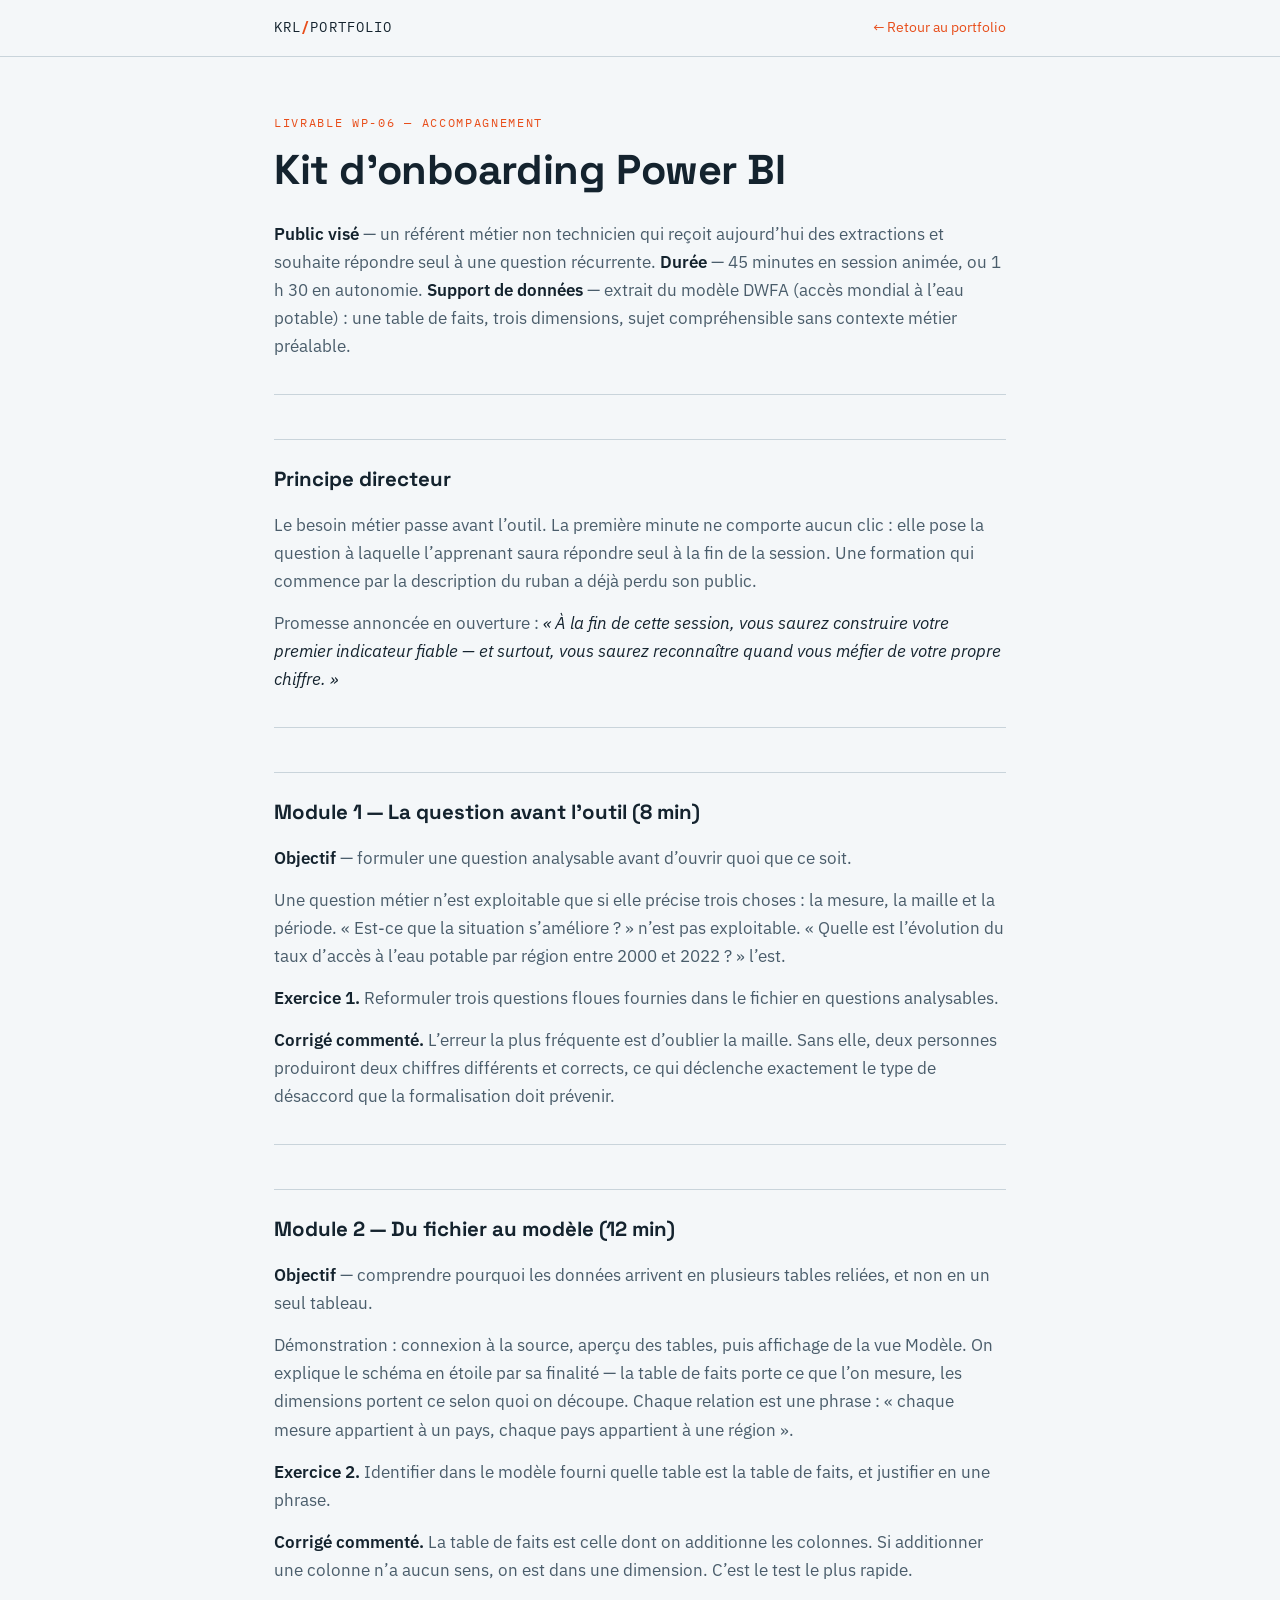
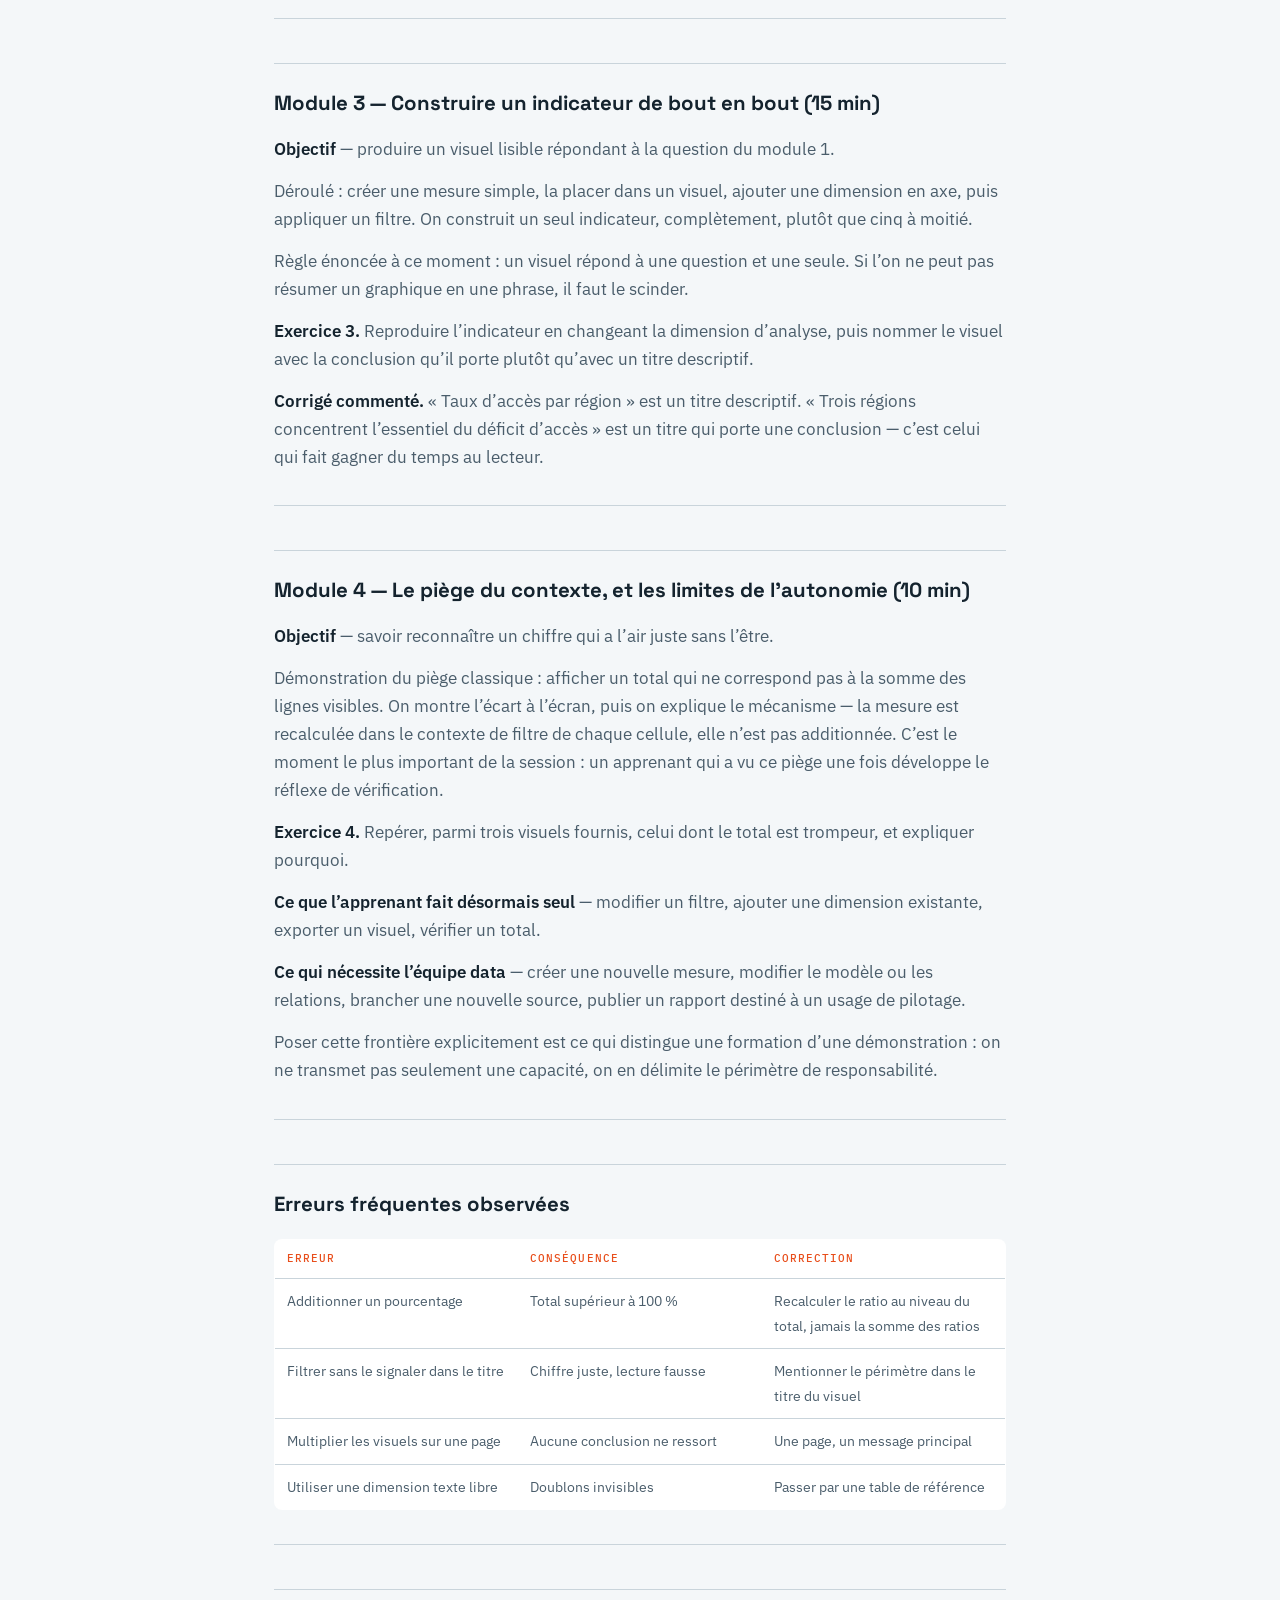
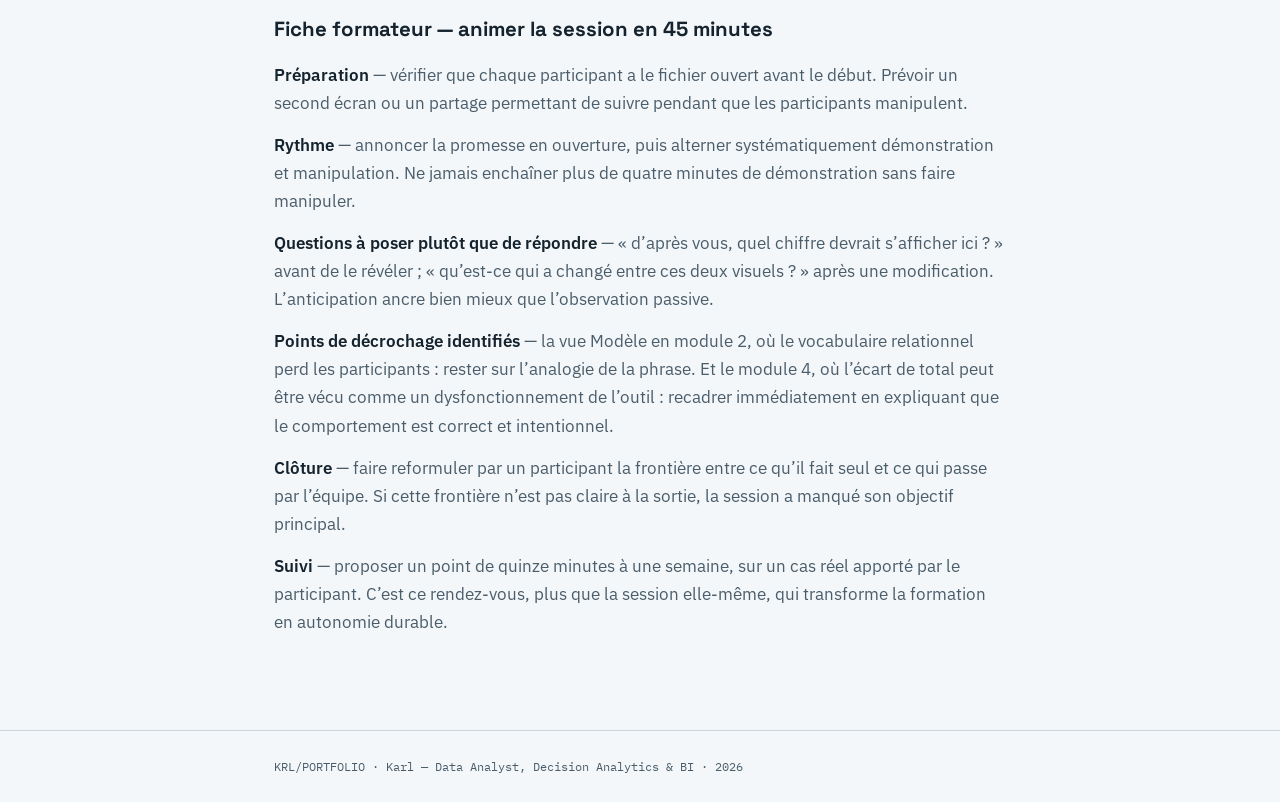
==== kit-onboarding-powerbi.html @ 06c9de50 "Add files via upload" ====
<!DOCTYPE html>
<html lang="fr"><head><meta charset="UTF-8"><meta name="viewport" content="width=device-width, initial-scale=1.0">
<title>Kit d’onboarding Power BI — Karl, Data Analyst</title>
<link rel="preconnect" href="https://fonts.googleapis.com"><link rel="preconnect" href="https://fonts.gstatic.com" crossorigin>
<link href="https://fonts.googleapis.com/css2?family=Space+Grotesk:wght@500;700&family=IBM+Plex+Sans:ital,wght@0,400;0,500;0,600;1,400&family=IBM+Plex+Mono:wght@400;500&display=swap" rel="stylesheet">
<style>
:root{--paper:#F4F7F9;--card:#fff;--ink:#14232E;--ink-2:#4A5D6B;--line:#C9D4DB;--accent:#E84E1B;
--display:'Space Grotesk',sans-serif;--body:'IBM Plex Sans',sans-serif;--mono:'IBM Plex Mono',monospace}
*{margin:0;padding:0;box-sizing:border-box}
body{background:var(--paper);color:var(--ink);font-family:var(--body);font-size:16.5px;line-height:1.7}
.wrap{max-width:780px;margin:0 auto;padding:0 24px}
nav{border-bottom:1px solid var(--line);background:rgba(244,247,249,.94);position:sticky;top:0;backdrop-filter:blur(6px)}
.nav-in{display:flex;align-items:center;justify-content:space-between;height:56px;max-width:780px;margin:0 auto;padding:0 24px}
.brand{font-family:var(--mono);font-size:.85rem;letter-spacing:.08em}
.brand b{color:var(--accent)}
.back{font-size:.85rem;color:var(--accent);text-decoration:none}
.back:hover{text-decoration:underline}
main{padding:56px 0 80px}
.eyebrow{font-family:var(--mono);font-size:.75rem;letter-spacing:.14em;text-transform:uppercase;color:var(--accent);margin-bottom:14px}
h1{font-family:var(--display);font-weight:700;font-size:clamp(1.9rem,4vw,2.6rem);line-height:1.12;letter-spacing:-.01em;margin-bottom:26px}
h2{font-family:var(--display);font-weight:700;font-size:1.28rem;margin:44px 0 14px;padding-top:22px;border-top:1px solid var(--line)}
h3{font-family:var(--display);font-weight:700;font-size:1.05rem;margin:26px 0 10px}
p{margin-bottom:14px;color:var(--ink-2)}
p strong,li strong{color:var(--ink);font-weight:600}
hr{border:none;border-top:1px solid var(--line);margin:34px 0}
ul,ol{margin:0 0 16px 22px}
li{margin-bottom:7px;color:var(--ink-2)}
table{width:100%;border-collapse:collapse;font-size:.9rem;margin:18px 0 24px;background:var(--card);border:1px solid var(--line);border-radius:8px;overflow:hidden}
th{text-align:left;font-family:var(--mono);font-size:.66rem;letter-spacing:.1em;text-transform:uppercase;color:var(--accent);padding:10px 12px;border-bottom:1.5px solid var(--line);font-weight:500}
td{padding:10px 12px;border-bottom:1px solid var(--line);color:var(--ink-2);vertical-align:top}
tr:last-child td{border-bottom:none}
em{color:var(--ink)}
footer{border-top:1px solid var(--line);padding:26px 0;font-family:var(--mono);font-size:.72rem;color:var(--ink-2)}
</style></head><body>
<nav><div class="nav-in"><span class="brand">KRL<b>/</b>PORTFOLIO</span><a class="back" href="index.html">← Retour au portfolio</a></div></nav>
<main><div class="wrap"><p class="eyebrow">Livrable WP-06 — accompagnement</p>
<h1 id="kit-donboarding-power-bi">Kit d’onboarding Power BI</h1>
<p><strong>Public visé</strong> — un référent métier non technicien qui
reçoit aujourd’hui des extractions et souhaite répondre seul à une
question récurrente. <strong>Durée</strong> — 45 minutes en session
animée, ou 1 h 30 en autonomie. <strong>Support de données</strong> —
extrait du modèle DWFA (accès mondial à l’eau potable) : une table de
faits, trois dimensions, sujet compréhensible sans contexte métier
préalable.</p>
<hr />
<h2 id="principe-directeur">Principe directeur</h2>
<p>Le besoin métier passe avant l’outil. La première minute ne comporte
aucun clic : elle pose la question à laquelle l’apprenant saura répondre
seul à la fin de la session. Une formation qui commence par la
description du ruban a déjà perdu son public.</p>
<p>Promesse annoncée en ouverture : <em>« À la fin de cette session,
vous saurez construire votre premier indicateur fiable — et surtout,
vous saurez reconnaître quand vous méfier de votre propre chiffre.
»</em></p>
<hr />
<h2 id="module-1-la-question-avant-loutil-8-min">Module 1 — La question
avant l’outil (8 min)</h2>
<p><strong>Objectif</strong> — formuler une question analysable avant
d’ouvrir quoi que ce soit.</p>
<p>Une question métier n’est exploitable que si elle précise trois
choses : la mesure, la maille et la période. « Est-ce que la situation
s’améliore ? » n’est pas exploitable. « Quelle est l’évolution du taux
d’accès à l’eau potable par région entre 2000 et 2022 ? » l’est.</p>
<p><strong>Exercice 1.</strong> Reformuler trois questions floues
fournies dans le fichier en questions analysables.</p>
<p><strong>Corrigé commenté.</strong> L’erreur la plus fréquente est
d’oublier la maille. Sans elle, deux personnes produiront deux chiffres
différents et corrects, ce qui déclenche exactement le type de désaccord
que la formalisation doit prévenir.</p>
<hr />
<h2 id="module-2-du-fichier-au-modèle-12-min">Module 2 — Du fichier au
modèle (12 min)</h2>
<p><strong>Objectif</strong> — comprendre pourquoi les données arrivent
en plusieurs tables reliées, et non en un seul tableau.</p>
<p>Démonstration : connexion à la source, aperçu des tables, puis
affichage de la vue Modèle. On explique le schéma en étoile par sa
finalité — la table de faits porte ce que l’on mesure, les dimensions
portent ce selon quoi on découpe. Chaque relation est une phrase : «
chaque mesure appartient à un pays, chaque pays appartient à une région
».</p>
<p><strong>Exercice 2.</strong> Identifier dans le modèle fourni quelle
table est la table de faits, et justifier en une phrase.</p>
<p><strong>Corrigé commenté.</strong> La table de faits est celle dont
on additionne les colonnes. Si additionner une colonne n’a aucun sens,
on est dans une dimension. C’est le test le plus rapide.</p>
<hr />
<h2 id="module-3-construire-un-indicateur-de-bout-en-bout-15-min">Module
3 — Construire un indicateur de bout en bout (15 min)</h2>
<p><strong>Objectif</strong> — produire un visuel lisible répondant à la
question du module 1.</p>
<p>Déroulé : créer une mesure simple, la placer dans un visuel, ajouter
une dimension en axe, puis appliquer un filtre. On construit un seul
indicateur, complètement, plutôt que cinq à moitié.</p>
<p>Règle énoncée à ce moment : un visuel répond à une question et une
seule. Si l’on ne peut pas résumer un graphique en une phrase, il faut
le scinder.</p>
<p><strong>Exercice 3.</strong> Reproduire l’indicateur en changeant la
dimension d’analyse, puis nommer le visuel avec la conclusion qu’il
porte plutôt qu’avec un titre descriptif.</p>
<p><strong>Corrigé commenté.</strong> « Taux d’accès par région » est un
titre descriptif. « Trois régions concentrent l’essentiel du déficit
d’accès » est un titre qui porte une conclusion — c’est celui qui fait
gagner du temps au lecteur.</p>
<hr />
<h2
id="module-4-le-piège-du-contexte-et-les-limites-de-lautonomie-10-min">Module
4 — Le piège du contexte, et les limites de l’autonomie (10 min)</h2>
<p><strong>Objectif</strong> — savoir reconnaître un chiffre qui a l’air
juste sans l’être.</p>
<p>Démonstration du piège classique : afficher un total qui ne
correspond pas à la somme des lignes visibles. On montre l’écart à
l’écran, puis on explique le mécanisme — la mesure est recalculée dans
le contexte de filtre de chaque cellule, elle n’est pas additionnée.
C’est le moment le plus important de la session : un apprenant qui a vu
ce piège une fois développe le réflexe de vérification.</p>
<p><strong>Exercice 4.</strong> Repérer, parmi trois visuels fournis,
celui dont le total est trompeur, et expliquer pourquoi.</p>
<p><strong>Ce que l’apprenant fait désormais seul</strong> — modifier un
filtre, ajouter une dimension existante, exporter un visuel, vérifier un
total.</p>
<p><strong>Ce qui nécessite l’équipe data</strong> — créer une nouvelle
mesure, modifier le modèle ou les relations, brancher une nouvelle
source, publier un rapport destiné à un usage de pilotage.</p>
<p>Poser cette frontière explicitement est ce qui distingue une
formation d’une démonstration : on ne transmet pas seulement une
capacité, on en délimite le périmètre de responsabilité.</p>
<hr />
<h2 id="erreurs-fréquentes-observées">Erreurs fréquentes observées</h2>
<table>
<colgroup>
<col style="width: 33%" />
<col style="width: 33%" />
<col style="width: 33%" />
</colgroup>
<thead>
<tr class="header">
<th>Erreur</th>
<th>Conséquence</th>
<th>Correction</th>
</tr>
</thead>
<tbody>
<tr class="odd">
<td>Additionner un pourcentage</td>
<td>Total supérieur à 100 %</td>
<td>Recalculer le ratio au niveau du total, jamais la somme des
ratios</td>
</tr>
<tr class="even">
<td>Filtrer sans le signaler dans le titre</td>
<td>Chiffre juste, lecture fausse</td>
<td>Mentionner le périmètre dans le titre du visuel</td>
</tr>
<tr class="odd">
<td>Multiplier les visuels sur une page</td>
<td>Aucune conclusion ne ressort</td>
<td>Une page, un message principal</td>
</tr>
<tr class="even">
<td>Utiliser une dimension texte libre</td>
<td>Doublons invisibles</td>
<td>Passer par une table de référence</td>
</tr>
</tbody>
</table>
<hr />
<h2 id="fiche-formateur-animer-la-session-en-45-minutes">Fiche formateur
— animer la session en 45 minutes</h2>
<p><strong>Préparation</strong> — vérifier que chaque participant a le
fichier ouvert avant le début. Prévoir un second écran ou un partage
permettant de suivre pendant que les participants manipulent.</p>
<p><strong>Rythme</strong> — annoncer la promesse en ouverture, puis
alterner systématiquement démonstration et manipulation. Ne jamais
enchaîner plus de quatre minutes de démonstration sans faire
manipuler.</p>
<p><strong>Questions à poser plutôt que de répondre</strong> — « d’après
vous, quel chiffre devrait s’afficher ici ? » avant de le révéler ; «
qu’est-ce qui a changé entre ces deux visuels ? » après une
modification. L’anticipation ancre bien mieux que l’observation
passive.</p>
<p><strong>Points de décrochage identifiés</strong> — la vue Modèle en
module 2, où le vocabulaire relationnel perd les participants : rester
sur l’analogie de la phrase. Et le module 4, où l’écart de total peut
être vécu comme un dysfonctionnement de l’outil : recadrer immédiatement
en expliquant que le comportement est correct et intentionnel.</p>
<p><strong>Clôture</strong> — faire reformuler par un participant la
frontière entre ce qu’il fait seul et ce qui passe par l’équipe. Si
cette frontière n’est pas claire à la sortie, la session a manqué son
objectif principal.</p>
<p><strong>Suivi</strong> — proposer un point de quinze minutes à une
semaine, sur un cas réel apporté par le participant. C’est ce
rendez-vous, plus que la session elle-même, qui transforme la formation
en autonomie durable.</p>

</div></main>
<footer><div class="wrap">KRL/PORTFOLIO · Karl — Data Analyst, Decision Analytics &amp; BI · 2026</div></footer>
</body></html>
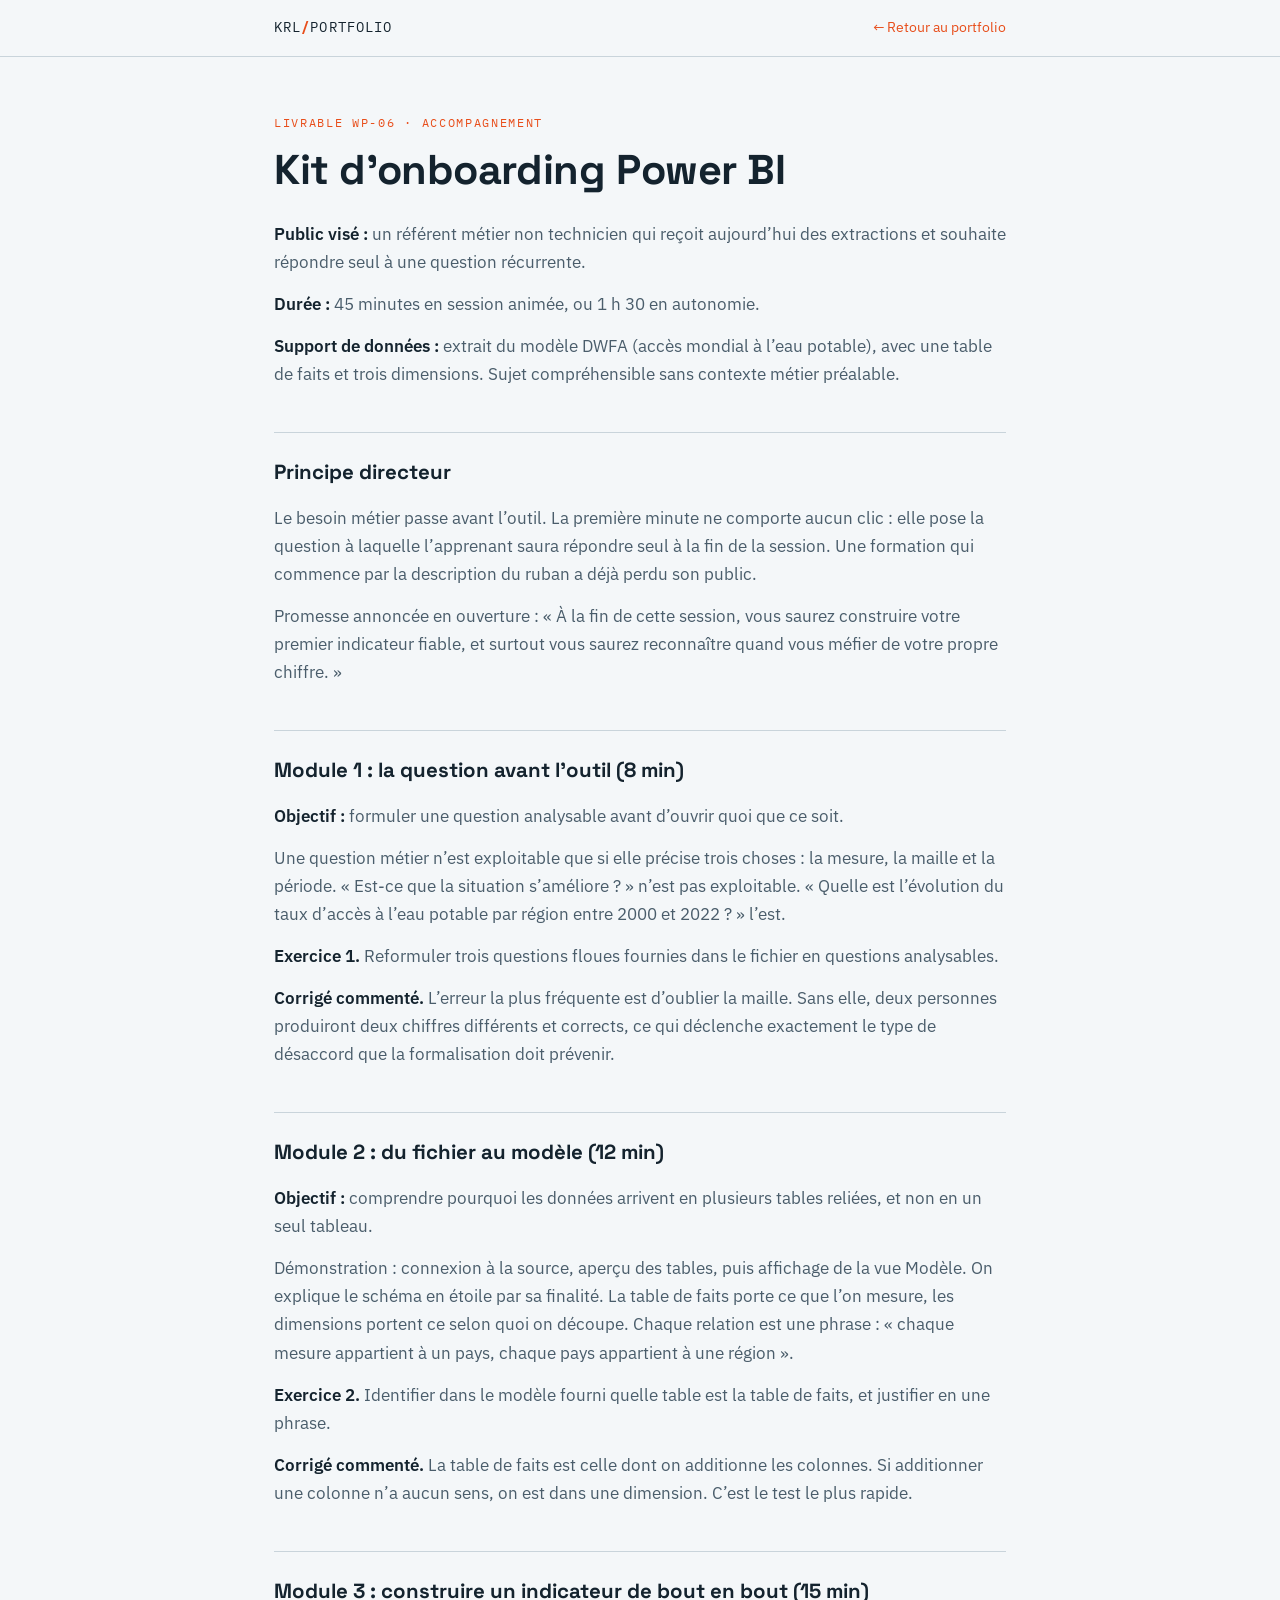
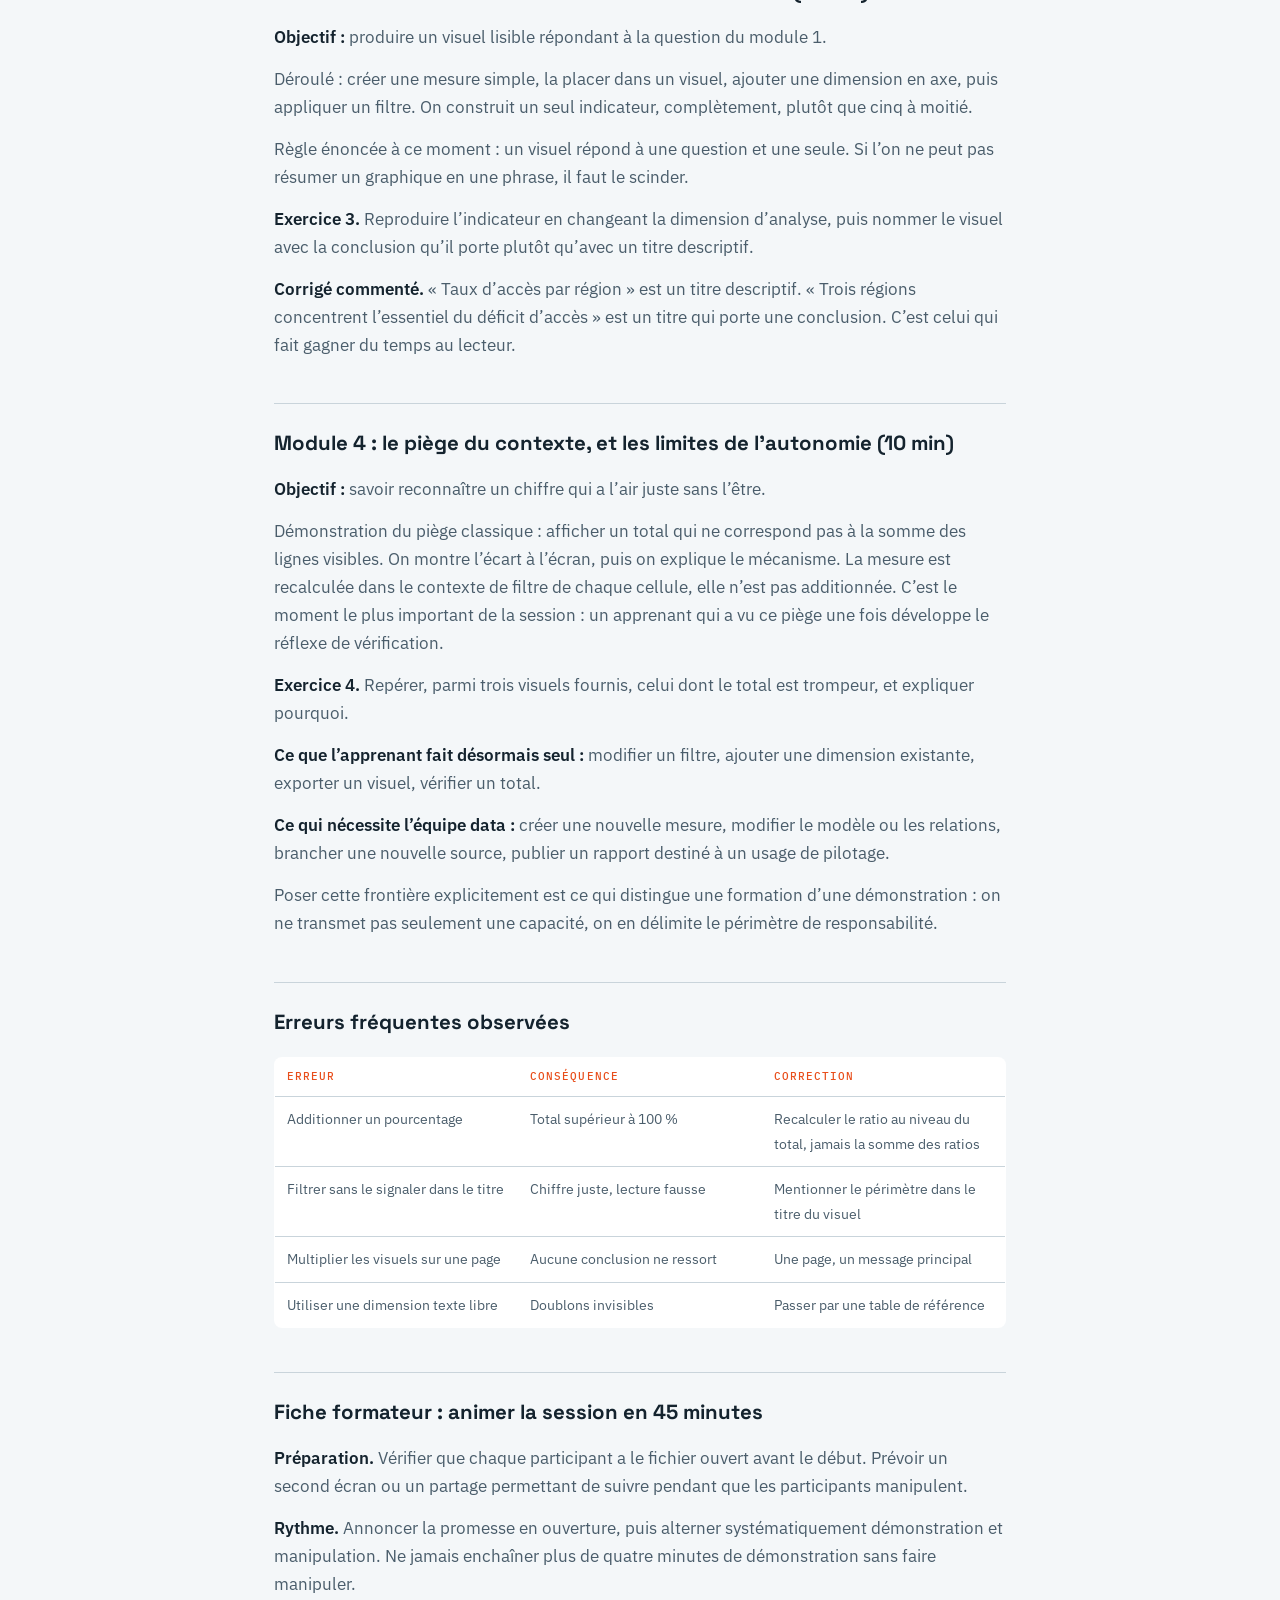
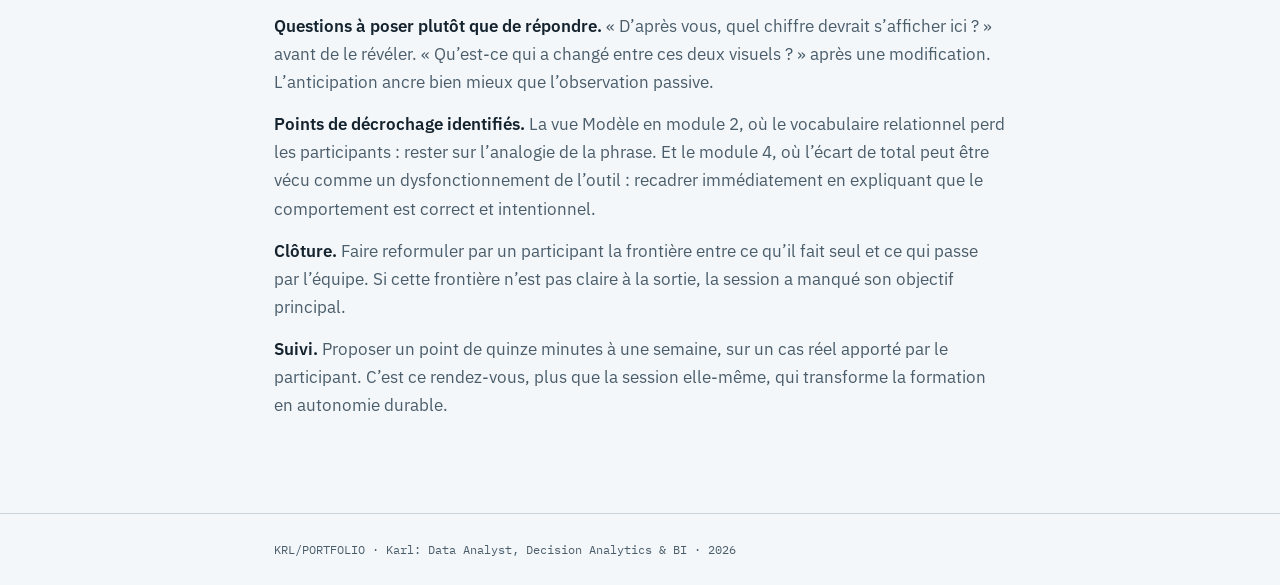
==== commit 645f4db2: "Add files via upload" ====
--- a/kit-onboarding-powerbi.html
+++ b/kit-onboarding-powerbi.html
@@ -1,22 +1,14 @@
 <!DOCTYPE html>
 <html lang="fr"><head><meta charset="UTF-8"><meta name="viewport" content="width=device-width, initial-scale=1.0">
-<title>Kit d’onboarding Power BI — Karl, Data Analyst</title>
+<title>Kit d'onboarding Power BI · Karl, Data Analyst</title>
 <link rel="preconnect" href="https://fonts.googleapis.com"><link rel="preconnect" href="https://fonts.gstatic.com" crossorigin>
 <link href="https://fonts.googleapis.com/css2?family=Space+Grotesk:wght@500;700&family=IBM+Plex+Sans:ital,wght@0,400;0,500;0,600;1,400&family=IBM+Plex+Mono:wght@400;500&display=swap" rel="stylesheet">
-<style>
-:root{--paper:#F4F7F9;--card:#fff;--ink:#14232E;--ink-2:#4A5D6B;--line:#C9D4DB;--accent:#E84E1B;
+<style>:root{--paper:#F4F7F9;--card:#fff;--ink:#14232E;--ink-2:#4A5D6B;--line:#C9D4DB;--accent:#E84E1B;
 --display:'Space Grotesk',sans-serif;--body:'IBM Plex Sans',sans-serif;--mono:'IBM Plex Mono',monospace}
 *{margin:0;padding:0;box-sizing:border-box}
-body{background:var(--paper);color:var(--ink);font-family:var(--body);font-size:16.5px;line-height:1.7}
-.wrap{max-width:780px;margin:0 auto;padding:0 24px}
-nav{border-bottom:1px solid var(--line);background:rgba(244,247,249,.94);position:sticky;top:0;backdrop-filter:blur(6px)}
-.nav-in{display:flex;align-items:center;justify-content:space-between;height:56px;max-width:780px;margin:0 auto;padding:0 24px}
-.brand{font-family:var(--mono);font-size:.85rem;letter-spacing:.08em}
-.brand b{color:var(--accent)}
-.back{font-size:.85rem;color:var(--accent);text-decoration:none}
-.back:hover{text-decoration:underline}
-main{padding:56px 0 80px}
-.eyebrow{font-family:var(--mono);font-size:.75rem;letter-spacing:.14em;text-transform:uppercase;color:var(--accent);margin-bottom:14px}
+body{background:var(--paper);color:var(--ink);font-family:var(--body);font-size:16.5px;line-height:1.7}.wrap{max-width:780px;margin:0 auto;padding:0 24px}
+nav{border-bottom:1px solid var(--line);background:rgba(244,247,249,.94);position:sticky;top:0;backdrop-filter:blur(6px)}.nav-in{display:flex;align-items:center;justify-content:space-between;height:56px;max-width:780px;margin:0 auto;padding:0 24px}.brand{font-family:var(--mono);font-size:.85rem;letter-spacing:.08em}.brand b{color:var(--accent)}.back{font-size:.85rem;color:var(--accent);text-decoration:none}.back:hover{text-decoration:underline}
+main{padding:56px 0 80px}.eyebrow{font-family:var(--mono);font-size:.75rem;letter-spacing:.14em;text-transform:uppercase;color:var(--accent);margin-bottom:14px}
 h1{font-family:var(--display);font-weight:700;font-size:clamp(1.9rem,4vw,2.6rem);line-height:1.12;letter-spacing:-.01em;margin-bottom:26px}
 h2{font-family:var(--display);font-weight:700;font-size:1.28rem;margin:44px 0 14px;padding-top:22px;border-top:1px solid var(--line)}
 h3{font-family:var(--display);font-weight:700;font-size:1.05rem;margin:26px 0 10px}
@@ -33,29 +25,27 @@
 footer{border-top:1px solid var(--line);padding:26px 0;font-family:var(--mono);font-size:.72rem;color:var(--ink-2)}
 </style></head><body>
 <nav><div class="nav-in"><span class="brand">KRL<b>/</b>PORTFOLIO</span><a class="back" href="index.html">← Retour au portfolio</a></div></nav>
-<main><div class="wrap"><p class="eyebrow">Livrable WP-06 — accompagnement</p>
+<main><div class="wrap"><p class="eyebrow">Livrable WP-06 · accompagnement</p>
 <h1 id="kit-donboarding-power-bi">Kit d’onboarding Power BI</h1>
-<p><strong>Public visé</strong> — un référent métier non technicien qui
+<p><strong>Public visé :</strong> un référent métier non technicien qui
 reçoit aujourd’hui des extractions et souhaite répondre seul à une
-question récurrente. <strong>Durée</strong> — 45 minutes en session
-animée, ou 1 h 30 en autonomie. <strong>Support de données</strong> —
-extrait du modèle DWFA (accès mondial à l’eau potable) : une table de
-faits, trois dimensions, sujet compréhensible sans contexte métier
-préalable.</p>
-<hr />
+question récurrente.</p>
+<p><strong>Durée :</strong> 45 minutes en session animée, ou 1 h 30 en
+autonomie.</p>
+<p><strong>Support de données :</strong> extrait du modèle DWFA (accès
+mondial à l’eau potable), avec une table de faits et trois dimensions.
+Sujet compréhensible sans contexte métier préalable.</p>
 <h2 id="principe-directeur">Principe directeur</h2>
 <p>Le besoin métier passe avant l’outil. La première minute ne comporte
 aucun clic : elle pose la question à laquelle l’apprenant saura répondre
 seul à la fin de la session. Une formation qui commence par la
 description du ruban a déjà perdu son public.</p>
-<p>Promesse annoncée en ouverture : <em>« À la fin de cette session,
-vous saurez construire votre premier indicateur fiable — et surtout,
-vous saurez reconnaître quand vous méfier de votre propre chiffre.
-»</em></p>
-<hr />
-<h2 id="module-1-la-question-avant-loutil-8-min">Module 1 — La question
+<p>Promesse annoncée en ouverture : « À la fin de cette session, vous
+saurez construire votre premier indicateur fiable, et surtout vous
+saurez reconnaître quand vous méfier de votre propre chiffre. »</p>
+<h2 id="module-1-la-question-avant-loutil-8-min">Module 1 : la question
 avant l’outil (8 min)</h2>
-<p><strong>Objectif</strong> — formuler une question analysable avant
+<p><strong>Objectif :</strong> formuler une question analysable avant
 d’ouvrir quoi que ce soit.</p>
 <p>Une question métier n’est exploitable que si elle précise trois
 choses : la mesure, la maille et la période. « Est-ce que la situation
@@ -67,14 +57,13 @@
 d’oublier la maille. Sans elle, deux personnes produiront deux chiffres
 différents et corrects, ce qui déclenche exactement le type de désaccord
 que la formalisation doit prévenir.</p>
-<hr />
-<h2 id="module-2-du-fichier-au-modèle-12-min">Module 2 — Du fichier au
+<h2 id="module-2-du-fichier-au-modèle-12-min">Module 2 : du fichier au
 modèle (12 min)</h2>
-<p><strong>Objectif</strong> — comprendre pourquoi les données arrivent
+<p><strong>Objectif :</strong> comprendre pourquoi les données arrivent
 en plusieurs tables reliées, et non en un seul tableau.</p>
 <p>Démonstration : connexion à la source, aperçu des tables, puis
 affichage de la vue Modèle. On explique le schéma en étoile par sa
-finalité — la table de faits porte ce que l’on mesure, les dimensions
+finalité. La table de faits porte ce que l’on mesure, les dimensions
 portent ce selon quoi on découpe. Chaque relation est une phrase : «
 chaque mesure appartient à un pays, chaque pays appartient à une région
 ».</p>
@@ -83,10 +72,9 @@
 <p><strong>Corrigé commenté.</strong> La table de faits est celle dont
 on additionne les colonnes. Si additionner une colonne n’a aucun sens,
 on est dans une dimension. C’est le test le plus rapide.</p>
-<hr />
 <h2 id="module-3-construire-un-indicateur-de-bout-en-bout-15-min">Module
-3 — Construire un indicateur de bout en bout (15 min)</h2>
-<p><strong>Objectif</strong> — produire un visuel lisible répondant à la
+3 : construire un indicateur de bout en bout (15 min)</h2>
+<p><strong>Objectif :</strong> produire un visuel lisible répondant à la
 question du module 1.</p>
 <p>Déroulé : créer une mesure simple, la placer dans un visuel, ajouter
 une dimension en axe, puis appliquer un filtre. On construit un seul
@@ -99,32 +87,30 @@
 porte plutôt qu’avec un titre descriptif.</p>
 <p><strong>Corrigé commenté.</strong> « Taux d’accès par région » est un
 titre descriptif. « Trois régions concentrent l’essentiel du déficit
-d’accès » est un titre qui porte une conclusion — c’est celui qui fait
+d’accès » est un titre qui porte une conclusion. C’est celui qui fait
 gagner du temps au lecteur.</p>
-<hr />
 <h2
 id="module-4-le-piège-du-contexte-et-les-limites-de-lautonomie-10-min">Module
-4 — Le piège du contexte, et les limites de l’autonomie (10 min)</h2>
-<p><strong>Objectif</strong> — savoir reconnaître un chiffre qui a l’air
+4 : le piège du contexte, et les limites de l’autonomie (10 min)</h2>
+<p><strong>Objectif :</strong> savoir reconnaître un chiffre qui a l’air
 juste sans l’être.</p>
 <p>Démonstration du piège classique : afficher un total qui ne
 correspond pas à la somme des lignes visibles. On montre l’écart à
-l’écran, puis on explique le mécanisme — la mesure est recalculée dans
-le contexte de filtre de chaque cellule, elle n’est pas additionnée.
-C’est le moment le plus important de la session : un apprenant qui a vu
-ce piège une fois développe le réflexe de vérification.</p>
+l’écran, puis on explique le mécanisme. La mesure est recalculée dans le
+contexte de filtre de chaque cellule, elle n’est pas additionnée. C’est
+le moment le plus important de la session : un apprenant qui a vu ce
+piège une fois développe le réflexe de vérification.</p>
 <p><strong>Exercice 4.</strong> Repérer, parmi trois visuels fournis,
 celui dont le total est trompeur, et expliquer pourquoi.</p>
-<p><strong>Ce que l’apprenant fait désormais seul</strong> — modifier un
+<p><strong>Ce que l’apprenant fait désormais seul :</strong> modifier un
 filtre, ajouter une dimension existante, exporter un visuel, vérifier un
 total.</p>
-<p><strong>Ce qui nécessite l’équipe data</strong> — créer une nouvelle
+<p><strong>Ce qui nécessite l’équipe data :</strong> créer une nouvelle
 mesure, modifier le modèle ou les relations, brancher une nouvelle
 source, publier un rapport destiné à un usage de pilotage.</p>
 <p>Poser cette frontière explicitement est ce qui distingue une
 formation d’une démonstration : on ne transmet pas seulement une
 capacité, on en délimite le périmètre de responsabilité.</p>
-<hr />
 <h2 id="erreurs-fréquentes-observées">Erreurs fréquentes observées</h2>
 <table>
 <colgroup>
@@ -163,35 +149,34 @@
 </tr>
 </tbody>
 </table>
-<hr />
 <h2 id="fiche-formateur-animer-la-session-en-45-minutes">Fiche formateur
-— animer la session en 45 minutes</h2>
-<p><strong>Préparation</strong> — vérifier que chaque participant a le
+: animer la session en 45 minutes</h2>
+<p><strong>Préparation.</strong> Vérifier que chaque participant a le
 fichier ouvert avant le début. Prévoir un second écran ou un partage
 permettant de suivre pendant que les participants manipulent.</p>
-<p><strong>Rythme</strong> — annoncer la promesse en ouverture, puis
+<p><strong>Rythme.</strong> Annoncer la promesse en ouverture, puis
 alterner systématiquement démonstration et manipulation. Ne jamais
 enchaîner plus de quatre minutes de démonstration sans faire
 manipuler.</p>
-<p><strong>Questions à poser plutôt que de répondre</strong> — « d’après
-vous, quel chiffre devrait s’afficher ici ? » avant de le révéler ; «
-qu’est-ce qui a changé entre ces deux visuels ? » après une
+<p><strong>Questions à poser plutôt que de répondre.</strong> « D’après
+vous, quel chiffre devrait s’afficher ici ? » avant de le révéler. «
+Qu’est-ce qui a changé entre ces deux visuels ? » après une
 modification. L’anticipation ancre bien mieux que l’observation
 passive.</p>
-<p><strong>Points de décrochage identifiés</strong> — la vue Modèle en
+<p><strong>Points de décrochage identifiés.</strong> La vue Modèle en
 module 2, où le vocabulaire relationnel perd les participants : rester
 sur l’analogie de la phrase. Et le module 4, où l’écart de total peut
 être vécu comme un dysfonctionnement de l’outil : recadrer immédiatement
 en expliquant que le comportement est correct et intentionnel.</p>
-<p><strong>Clôture</strong> — faire reformuler par un participant la
+<p><strong>Clôture.</strong> Faire reformuler par un participant la
 frontière entre ce qu’il fait seul et ce qui passe par l’équipe. Si
 cette frontière n’est pas claire à la sortie, la session a manqué son
 objectif principal.</p>
-<p><strong>Suivi</strong> — proposer un point de quinze minutes à une
+<p><strong>Suivi.</strong> Proposer un point de quinze minutes à une
 semaine, sur un cas réel apporté par le participant. C’est ce
 rendez-vous, plus que la session elle-même, qui transforme la formation
 en autonomie durable.</p>
 
 </div></main>
-<footer><div class="wrap">KRL/PORTFOLIO · Karl — Data Analyst, Decision Analytics &amp; BI · 2026</div></footer>
+<footer><div class="wrap">KRL/PORTFOLIO · Karl: Data Analyst, Decision Analytics &amp; BI · 2026</div></footer>
 </body></html>
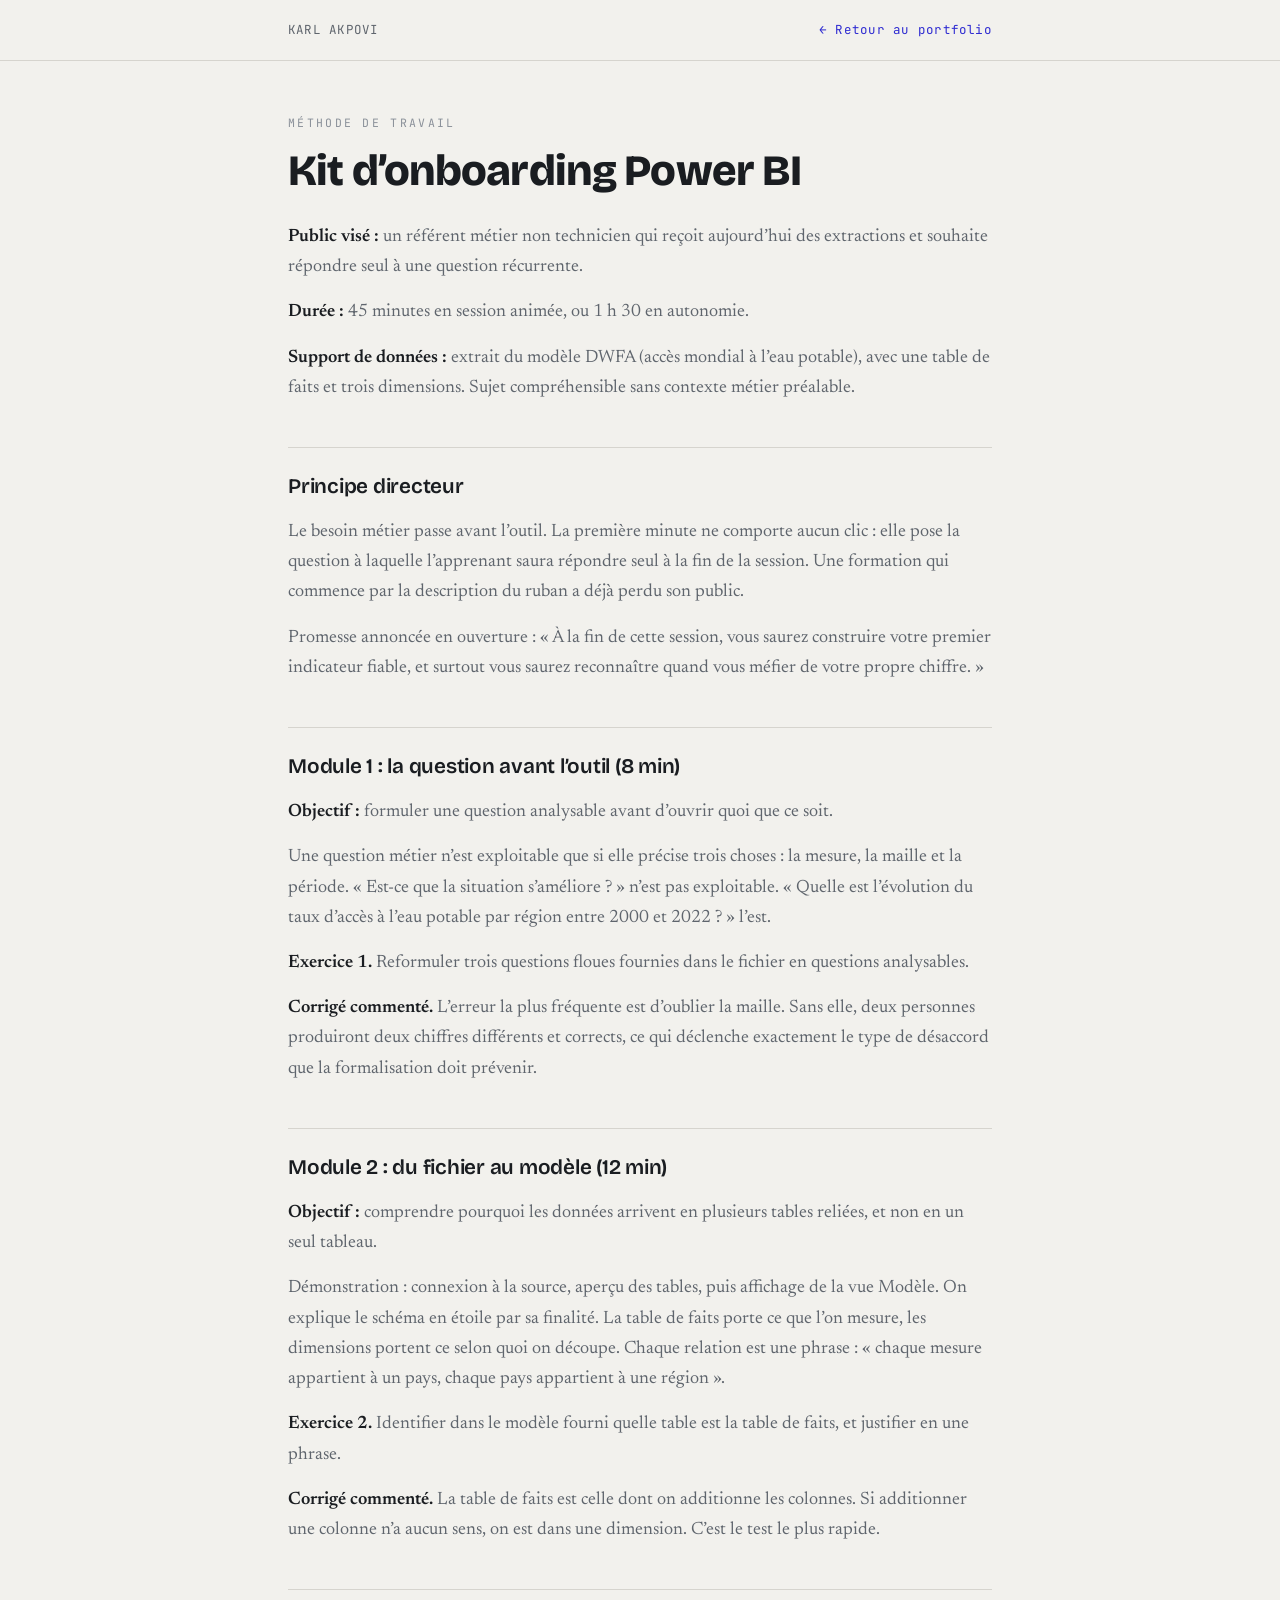
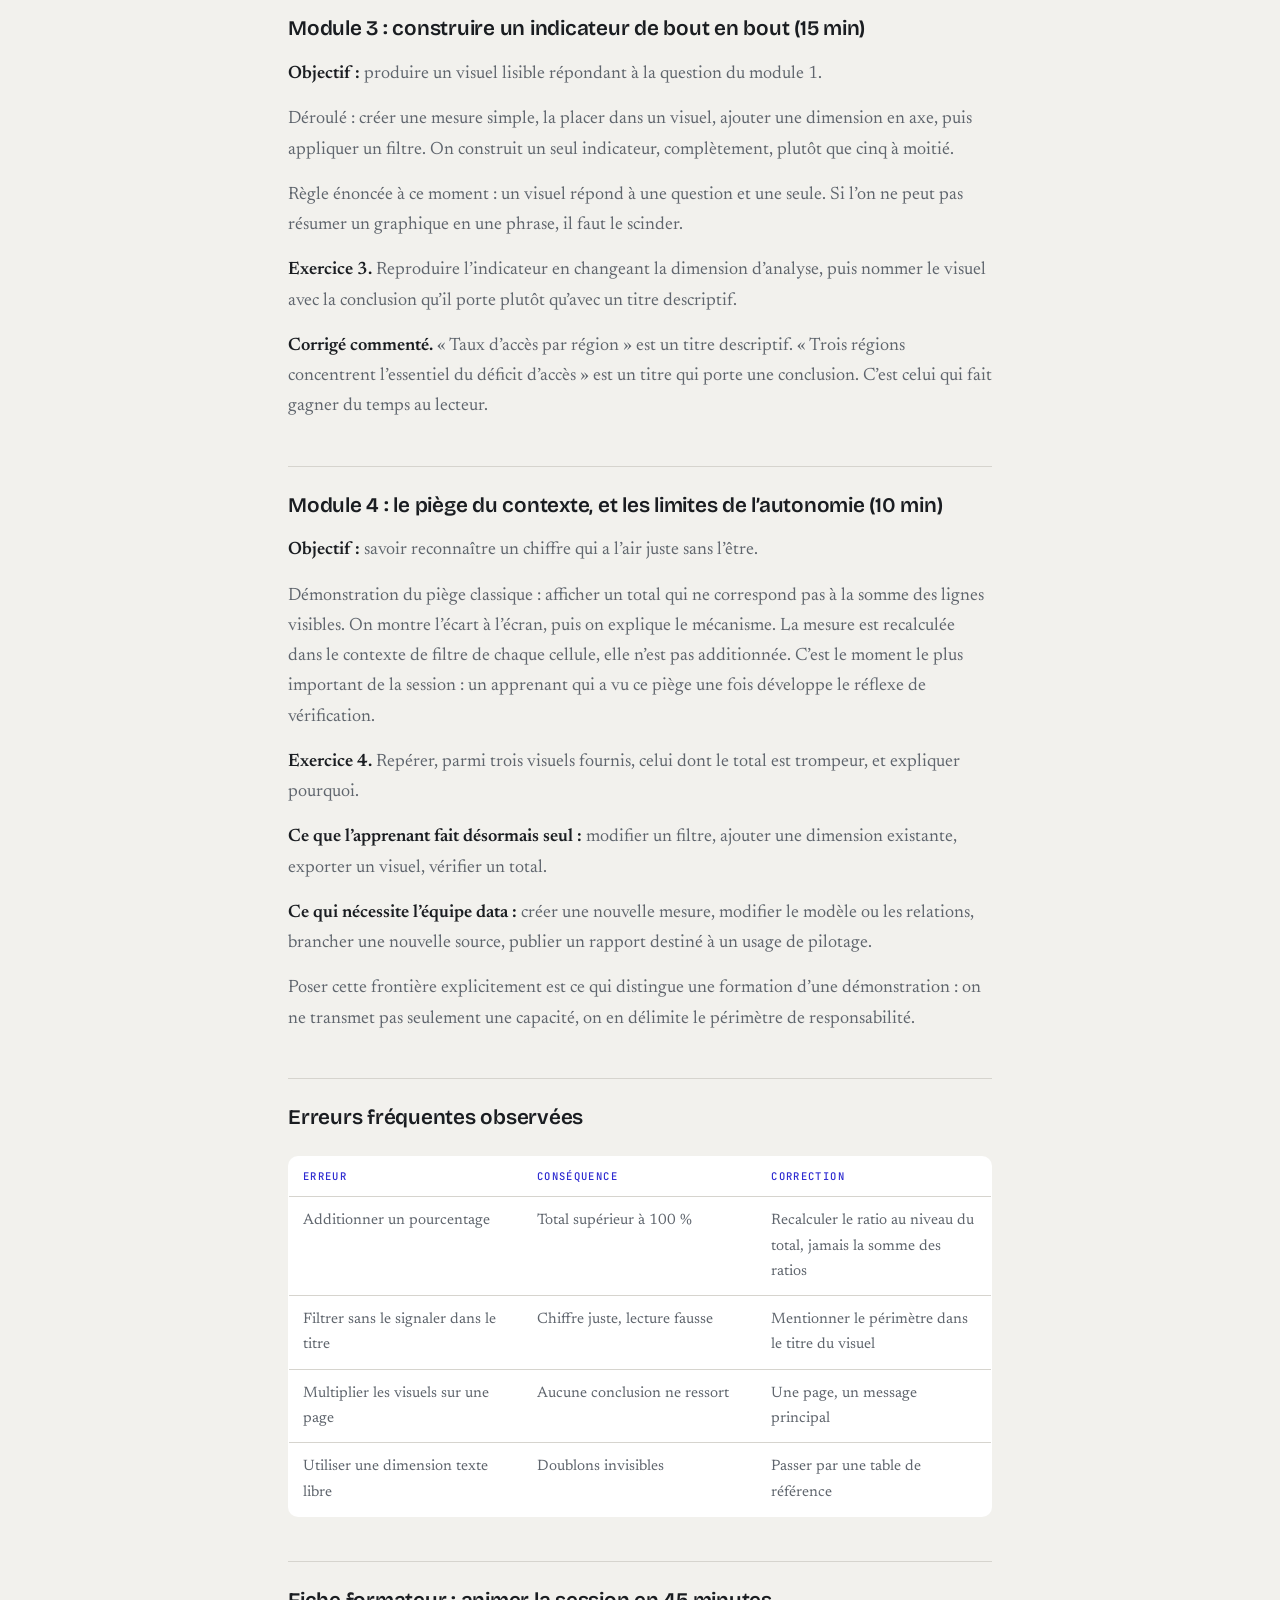
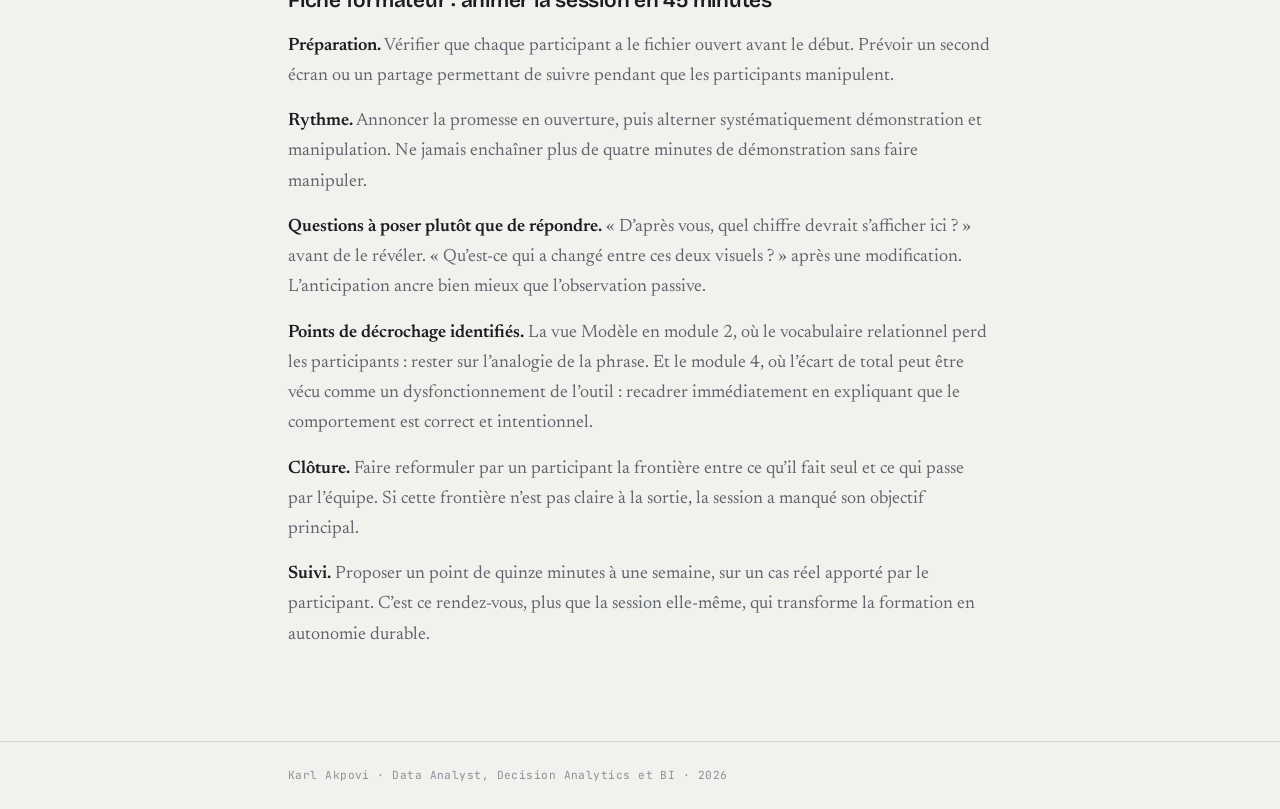
==== commit 23e76566: "Add files via upload" ====
--- a/kit-onboarding-powerbi.html
+++ b/kit-onboarding-powerbi.html
@@ -1,31 +1,39 @@
 <!DOCTYPE html>
 <html lang="fr"><head><meta charset="UTF-8"><meta name="viewport" content="width=device-width, initial-scale=1.0">
-<title>Kit d'onboarding Power BI · Karl, Data Analyst</title>
+<title>Mon kit de formation Power BI · Karl Akpovi</title>
 <link rel="preconnect" href="https://fonts.googleapis.com"><link rel="preconnect" href="https://fonts.gstatic.com" crossorigin>
-<link href="https://fonts.googleapis.com/css2?family=Space+Grotesk:wght@500;700&family=IBM+Plex+Sans:ital,wght@0,400;0,500;0,600;1,400&family=IBM+Plex+Mono:wght@400;500&display=swap" rel="stylesheet">
-<style>:root{--paper:#F4F7F9;--card:#fff;--ink:#14232E;--ink-2:#4A5D6B;--line:#C9D4DB;--accent:#E84E1B;
---display:'Space Grotesk',sans-serif;--body:'IBM Plex Sans',sans-serif;--mono:'IBM Plex Mono',monospace}
+<link href="https://fonts.googleapis.com/css2?family=Bricolage+Grotesque:opsz,wght@12..96,600;12..96,800&family=Newsreader:ital,opsz,wght@0,6..72,400;0,6..72,500;0,6..72,600;1,6..72,400&family=JetBrains+Mono:wght@400;500&display=swap" rel="stylesheet">
+<style>
+:root{--paper:#F2F1ED;--raise:#fff;--ink:#1A1D21;--ink-2:#5F656D;--ink-3:#8A9099;--rule:#D6D4CE;--deep:#2E2BD1;
+--display:'Bricolage Grotesque',sans-serif;--body:'Newsreader',serif;--util:'JetBrains Mono',monospace}
 *{margin:0;padding:0;box-sizing:border-box}
-body{background:var(--paper);color:var(--ink);font-family:var(--body);font-size:16.5px;line-height:1.7}.wrap{max-width:780px;margin:0 auto;padding:0 24px}
-nav{border-bottom:1px solid var(--line);background:rgba(244,247,249,.94);position:sticky;top:0;backdrop-filter:blur(6px)}.nav-in{display:flex;align-items:center;justify-content:space-between;height:56px;max-width:780px;margin:0 auto;padding:0 24px}.brand{font-family:var(--mono);font-size:.85rem;letter-spacing:.08em}.brand b{color:var(--accent)}.back{font-size:.85rem;color:var(--accent);text-decoration:none}.back:hover{text-decoration:underline}
-main{padding:56px 0 80px}.eyebrow{font-family:var(--mono);font-size:.75rem;letter-spacing:.14em;text-transform:uppercase;color:var(--accent);margin-bottom:14px}
-h1{font-family:var(--display);font-weight:700;font-size:clamp(1.9rem,4vw,2.6rem);line-height:1.12;letter-spacing:-.01em;margin-bottom:26px}
-h2{font-family:var(--display);font-weight:700;font-size:1.28rem;margin:44px 0 14px;padding-top:22px;border-top:1px solid var(--line)}
-h3{font-family:var(--display);font-weight:700;font-size:1.05rem;margin:26px 0 10px}
-p{margin-bottom:14px;color:var(--ink-2)}
-p strong,li strong{color:var(--ink);font-weight:600}
-hr{border:none;border-top:1px solid var(--line);margin:34px 0}
-ul,ol{margin:0 0 16px 22px}
-li{margin-bottom:7px;color:var(--ink-2)}
-table{width:100%;border-collapse:collapse;font-size:.9rem;margin:18px 0 24px;background:var(--card);border:1px solid var(--line);border-radius:8px;overflow:hidden}
-th{text-align:left;font-family:var(--mono);font-size:.66rem;letter-spacing:.1em;text-transform:uppercase;color:var(--accent);padding:10px 12px;border-bottom:1.5px solid var(--line);font-weight:500}
-td{padding:10px 12px;border-bottom:1px solid var(--line);color:var(--ink-2);vertical-align:top}
+body{background:var(--paper);color:var(--ink);font-family:var(--body);font-size:18px;line-height:1.68;font-optical-sizing:auto}
+.wrap{max-width:760px;margin:0 auto;padding:0 28px}
+a{color:var(--deep);text-decoration:none;text-underline-offset:3px}
+a:hover{text-decoration:underline}
+:focus-visible{outline:2px solid var(--deep);outline-offset:3px}
+nav{border-bottom:1px solid var(--rule)}
+.nav-in{max-width:760px;margin:0 auto;padding:0 28px;height:60px;display:flex;align-items:center;justify-content:space-between;font-family:var(--util);font-size:.78rem;letter-spacing:.1em}
+.nav-in .who{color:var(--ink-2);text-transform:uppercase}
+main{padding:52px 0 76px}
+.eyebrow{font-family:var(--util);font-size:.72rem;letter-spacing:.2em;text-transform:uppercase;color:var(--ink-3);margin-bottom:16px}
+h1{font-family:var(--display);font-weight:800;font-size:clamp(1.9rem,4.4vw,2.7rem);line-height:1.1;letter-spacing:-.02em;margin-bottom:26px}
+h2{font-family:var(--display);font-weight:600;font-size:1.3rem;letter-spacing:-.012em;margin:44px 0 12px;padding-top:22px;border-top:1px solid var(--rule)}
+h3{font-family:var(--display);font-weight:600;font-size:1.05rem;margin:26px 0 8px}
+p{margin-bottom:15px;color:var(--ink-2)}
+p strong,li strong,td strong{color:var(--ink);font-weight:600}
+ul,ol{margin:0 0 18px 24px}
+li{margin-bottom:8px;color:var(--ink-2)}
+li::marker{color:var(--deep)}
+table{width:100%;border-collapse:collapse;font-size:.94rem;margin:20px 0 26px;background:var(--raise);border:1px solid var(--rule);border-radius:10px;overflow:hidden}
+th{text-align:left;font-family:var(--util);font-size:.66rem;letter-spacing:.13em;text-transform:uppercase;color:var(--deep);padding:11px 14px;border-bottom:1px solid var(--rule);font-weight:500}
+td{padding:11px 14px;border-bottom:1px solid var(--rule);color:var(--ink-2);vertical-align:top}
 tr:last-child td{border-bottom:none}
-em{color:var(--ink)}
-footer{border-top:1px solid var(--line);padding:26px 0;font-family:var(--mono);font-size:.72rem;color:var(--ink-2)}
+hr{border:none;border-top:1px solid var(--rule);margin:36px 0}
+footer{border-top:1px solid var(--rule);padding:24px 0;font-family:var(--util);font-size:.7rem;color:var(--ink-3);letter-spacing:.04em}
 </style></head><body>
-<nav><div class="nav-in"><span class="brand">KRL<b>/</b>PORTFOLIO</span><a class="back" href="index.html">← Retour au portfolio</a></div></nav>
-<main><div class="wrap"><p class="eyebrow">Livrable WP-06 · accompagnement</p>
+<nav><div class="nav-in"><span class="who">Karl Akpovi</span><a href="index.html">← Retour au portfolio</a></div></nav>
+<main><div class="wrap"><p class="eyebrow">Méthode de travail</p>
 <h1 id="kit-donboarding-power-bi">Kit d’onboarding Power BI</h1>
 <p><strong>Public visé :</strong> un référent métier non technicien qui
 reçoit aujourd’hui des extractions et souhaite répondre seul à une
@@ -178,5 +186,5 @@
 en autonomie durable.</p>
 
 </div></main>
-<footer><div class="wrap">KRL/PORTFOLIO · Karl: Data Analyst, Decision Analytics &amp; BI · 2026</div></footer>
+<footer><div class="wrap">Karl Akpovi · Data Analyst, Decision Analytics et BI · 2026</div></footer>
 </body></html>
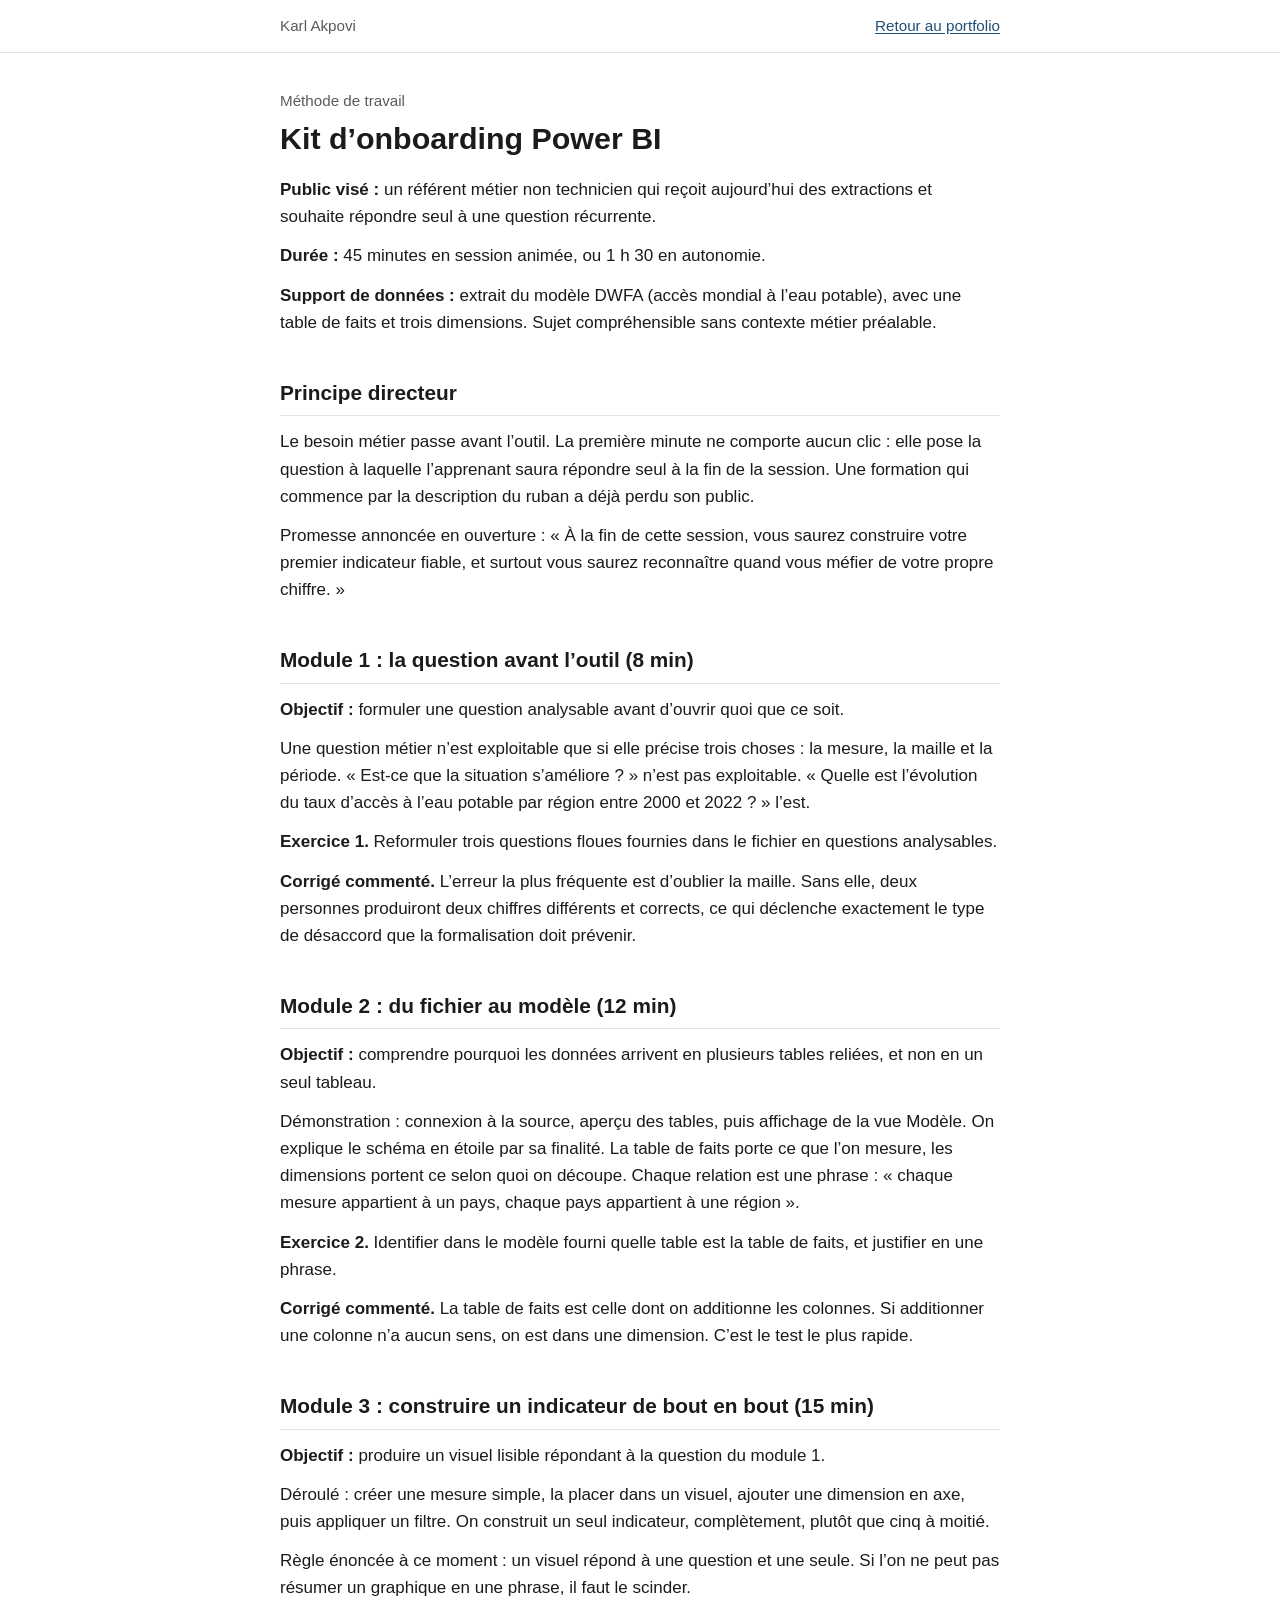
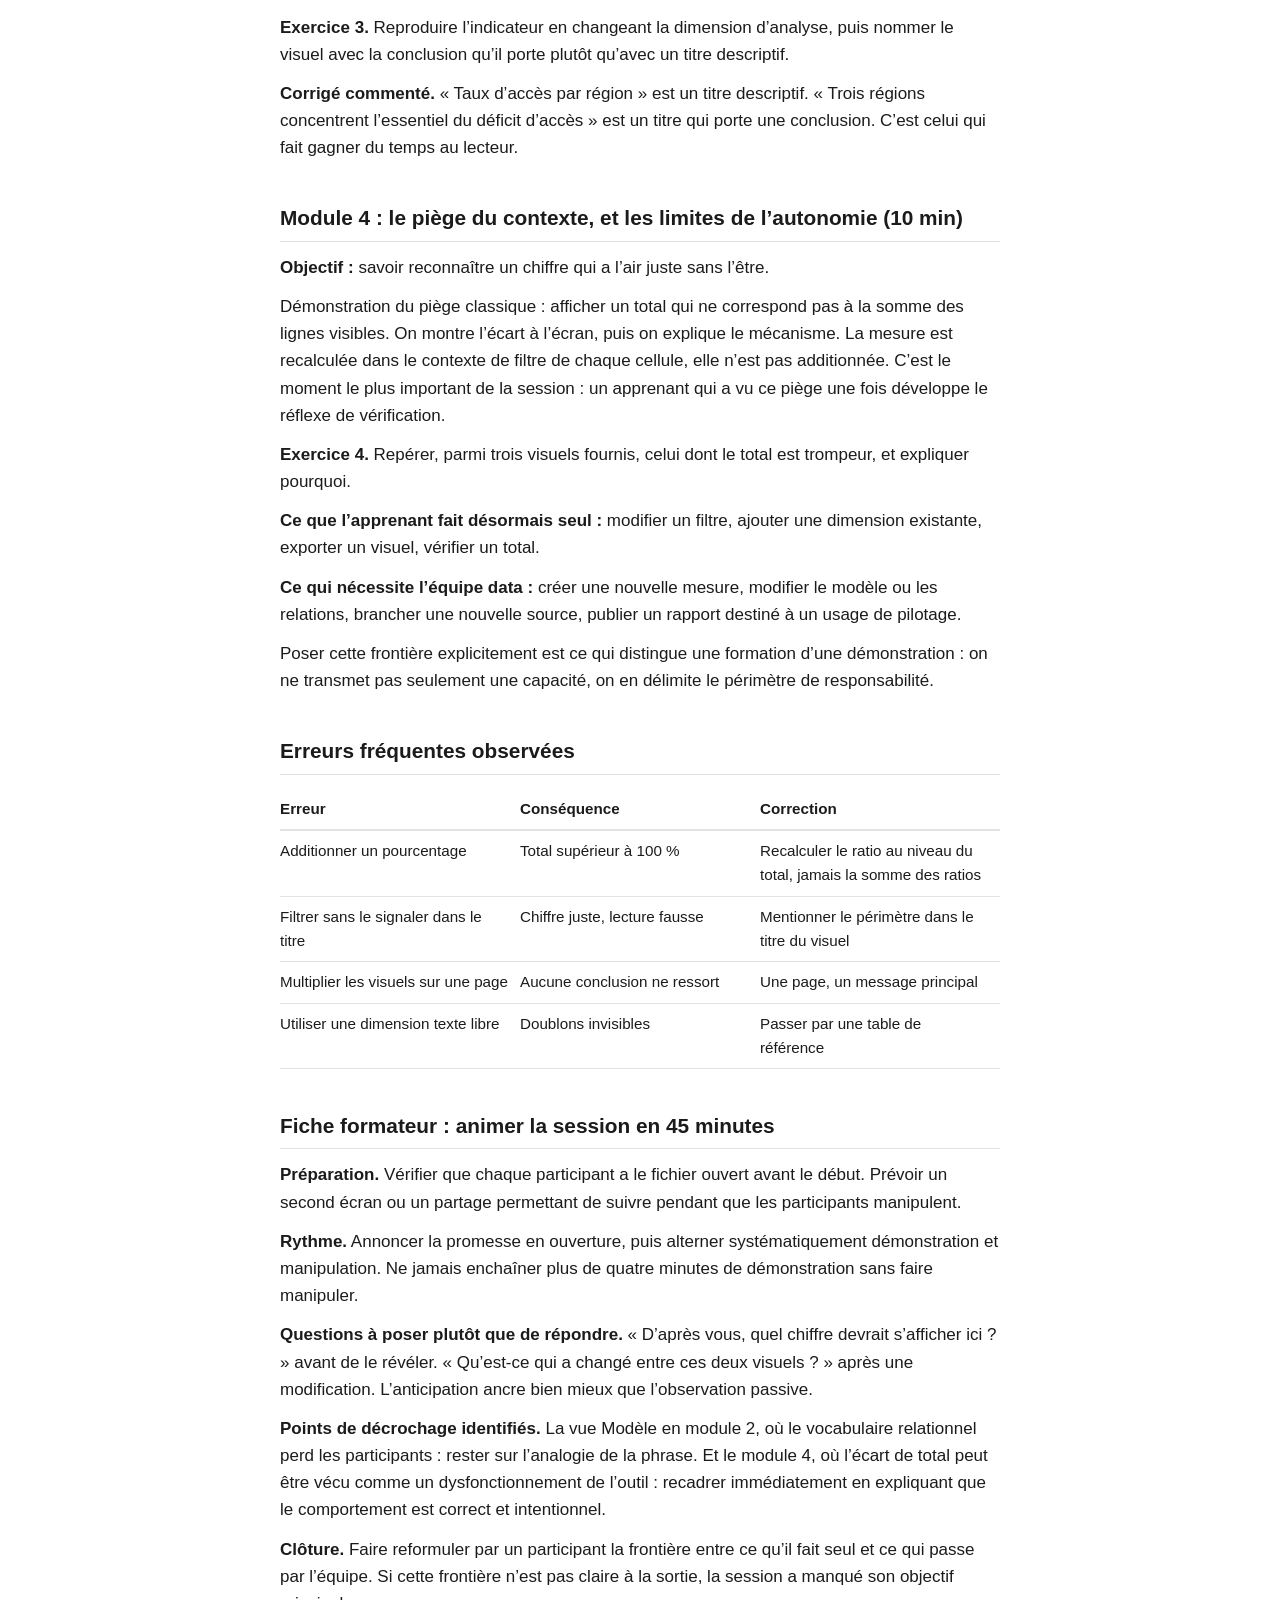
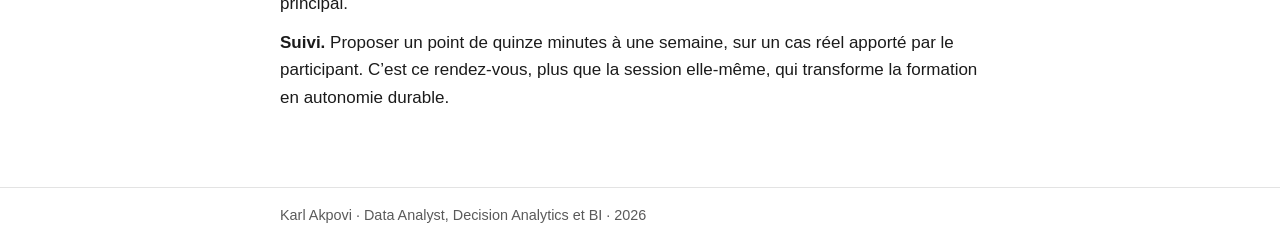
==== commit 2cef8af1: "Design sobre et texte simplifié - Feuille de style commune, police système, noir et blanc avec un bl" ====
--- a/kit-onboarding-powerbi.html
+++ b/kit-onboarding-powerbi.html
@@ -1,38 +1,36 @@
 <!DOCTYPE html>
 <html lang="fr"><head><meta charset="UTF-8"><meta name="viewport" content="width=device-width, initial-scale=1.0">
 <title>Mon kit de formation Power BI · Karl Akpovi</title>
-<link rel="preconnect" href="https://fonts.googleapis.com"><link rel="preconnect" href="https://fonts.gstatic.com" crossorigin>
-<link href="https://fonts.googleapis.com/css2?family=Bricolage+Grotesque:opsz,wght@12..96,600;12..96,800&family=Newsreader:ital,opsz,wght@0,6..72,400;0,6..72,500;0,6..72,600;1,6..72,400&family=JetBrains+Mono:wght@400;500&display=swap" rel="stylesheet">
+
+
 <style>
-:root{--paper:#F2F1ED;--raise:#fff;--ink:#1A1D21;--ink-2:#5F656D;--ink-3:#8A9099;--rule:#D6D4CE;--deep:#2E2BD1;
---display:'Bricolage Grotesque',sans-serif;--body:'Newsreader',serif;--util:'JetBrains Mono',monospace}
-*{margin:0;padding:0;box-sizing:border-box}
-body{background:var(--paper);color:var(--ink);font-family:var(--body);font-size:18px;line-height:1.68;font-optical-sizing:auto}
-.wrap{max-width:760px;margin:0 auto;padding:0 28px}
-a{color:var(--deep);text-decoration:none;text-underline-offset:3px}
-a:hover{text-decoration:underline}
-:focus-visible{outline:2px solid var(--deep);outline-offset:3px}
-nav{border-bottom:1px solid var(--rule)}
-.nav-in{max-width:760px;margin:0 auto;padding:0 28px;height:60px;display:flex;align-items:center;justify-content:space-between;font-family:var(--util);font-size:.78rem;letter-spacing:.1em}
-.nav-in .who{color:var(--ink-2);text-transform:uppercase}
-main{padding:52px 0 76px}
-.eyebrow{font-family:var(--util);font-size:.72rem;letter-spacing:.2em;text-transform:uppercase;color:var(--ink-3);margin-bottom:16px}
-h1{font-family:var(--display);font-weight:800;font-size:clamp(1.9rem,4.4vw,2.7rem);line-height:1.1;letter-spacing:-.02em;margin-bottom:26px}
-h2{font-family:var(--display);font-weight:600;font-size:1.3rem;letter-spacing:-.012em;margin:44px 0 12px;padding-top:22px;border-top:1px solid var(--rule)}
-h3{font-family:var(--display);font-weight:600;font-size:1.05rem;margin:26px 0 8px}
-p{margin-bottom:15px;color:var(--ink-2)}
-p strong,li strong,td strong{color:var(--ink);font-weight:600}
-ul,ol{margin:0 0 18px 24px}
-li{margin-bottom:8px;color:var(--ink-2)}
-li::marker{color:var(--deep)}
-table{width:100%;border-collapse:collapse;font-size:.94rem;margin:20px 0 26px;background:var(--raise);border:1px solid var(--rule);border-radius:10px;overflow:hidden}
-th{text-align:left;font-family:var(--util);font-size:.66rem;letter-spacing:.13em;text-transform:uppercase;color:var(--deep);padding:11px 14px;border-bottom:1px solid var(--rule);font-weight:500}
-td{padding:11px 14px;border-bottom:1px solid var(--rule);color:var(--ink-2);vertical-align:top}
-tr:last-child td{border-bottom:none}
-hr{border:none;border-top:1px solid var(--rule);margin:36px 0}
-footer{border-top:1px solid var(--rule);padding:24px 0;font-family:var(--util);font-size:.7rem;color:var(--ink-3);letter-spacing:.04em}
+:root{--text:#1b1b1b;--muted:#5a5a5a;--line:#e3e3e3;--link:#1f4e79;
+--font:-apple-system,BlinkMacSystemFont,"Segoe UI",Roboto,"Helvetica Neue",Arial,sans-serif}
+*{box-sizing:border-box}
+body{margin:0;background:#fff;color:var(--text);font-family:var(--font);font-size:17px;line-height:1.6}
+.wrap{max-width:760px;margin:0 auto;padding:0 20px}
+a{color:var(--link);text-underline-offset:2px}
+:focus-visible{outline:2px solid var(--link);outline-offset:2px}
+nav{border-bottom:1px solid var(--line)}
+.nav-in{max-width:760px;margin:0 auto;padding:14px 20px;display:flex;flex-wrap:wrap;gap:8px 16px;align-items:center;justify-content:space-between;font-size:.95rem}
+.nav-in .who{color:var(--muted)}
+main{padding:36px 0 64px}
+.eyebrow{color:var(--muted);font-size:.95rem;margin:0 0 6px}
+h1{font-size:1.9rem;font-weight:700;line-height:1.2;margin:0 0 20px}
+h2{font-size:1.3rem;font-weight:700;margin:40px 0 12px;padding-bottom:6px;border-bottom:1px solid var(--line)}
+h3{font-size:1.1rem;font-weight:600;margin:24px 0 6px}
+p{margin:0 0 12px}
+p strong,li strong,td strong{font-weight:600}
+ul,ol{margin:0 0 14px;padding-left:22px}
+li{margin-bottom:6px}
+table{width:100%;border-collapse:collapse;font-size:.95rem;margin:14px 0 22px}
+th{text-align:left;font-weight:600;padding:8px 12px 8px 0;border-bottom:2px solid var(--line)}
+td{padding:8px 12px 8px 0;border-bottom:1px solid var(--line);vertical-align:top}
+hr{border:none;border-top:1px solid var(--line);margin:32px 0}
+footer{border-top:1px solid var(--line);padding:16px 0;font-size:.9rem;color:var(--muted)}
+@media(max-width:640px){body{font-size:16px}h1{font-size:1.6rem}}
 </style></head><body>
-<nav><div class="nav-in"><span class="who">Karl Akpovi</span><a href="index.html">← Retour au portfolio</a></div></nav>
+<nav><div class="nav-in"><span class="who">Karl Akpovi</span><a href="index.html">Retour au portfolio</a></div></nav>
 <main><div class="wrap"><p class="eyebrow">Méthode de travail</p>
 <h1 id="kit-donboarding-power-bi">Kit d’onboarding Power BI</h1>
 <p><strong>Public visé :</strong> un référent métier non technicien qui
